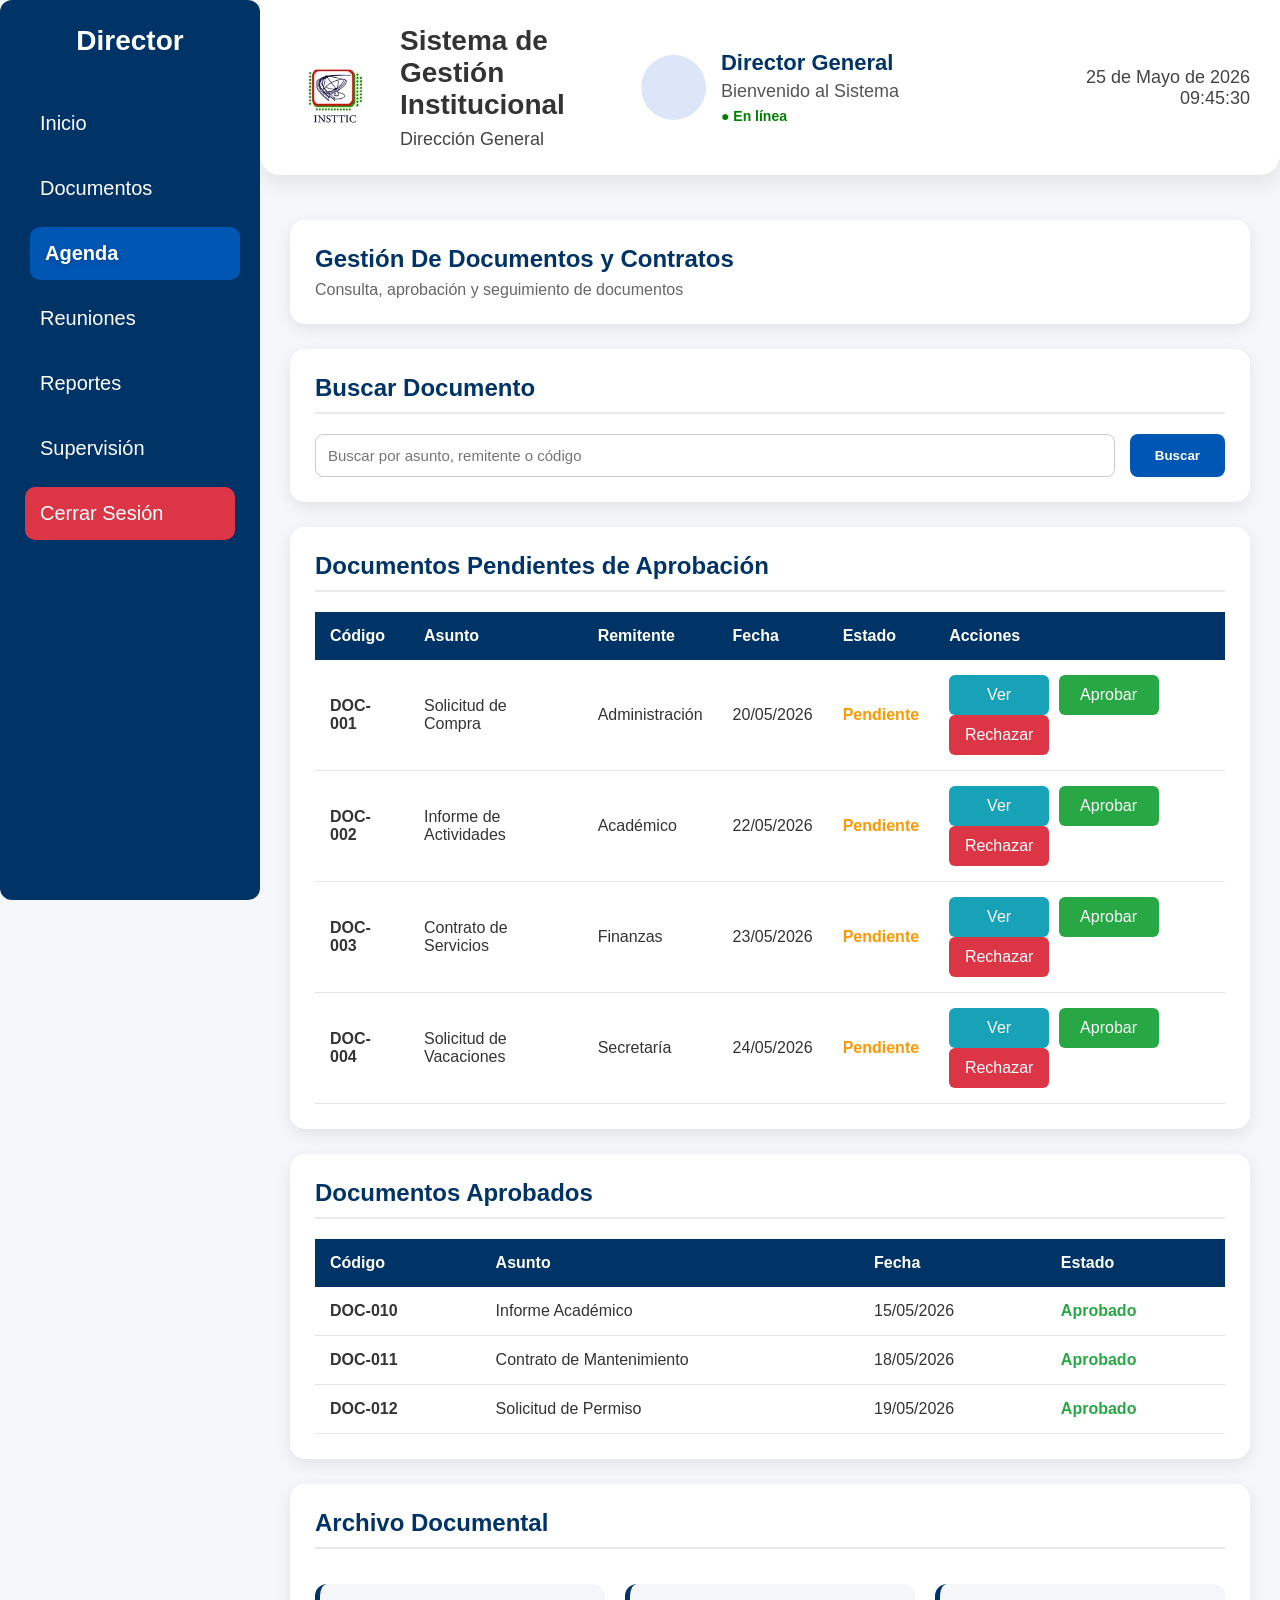
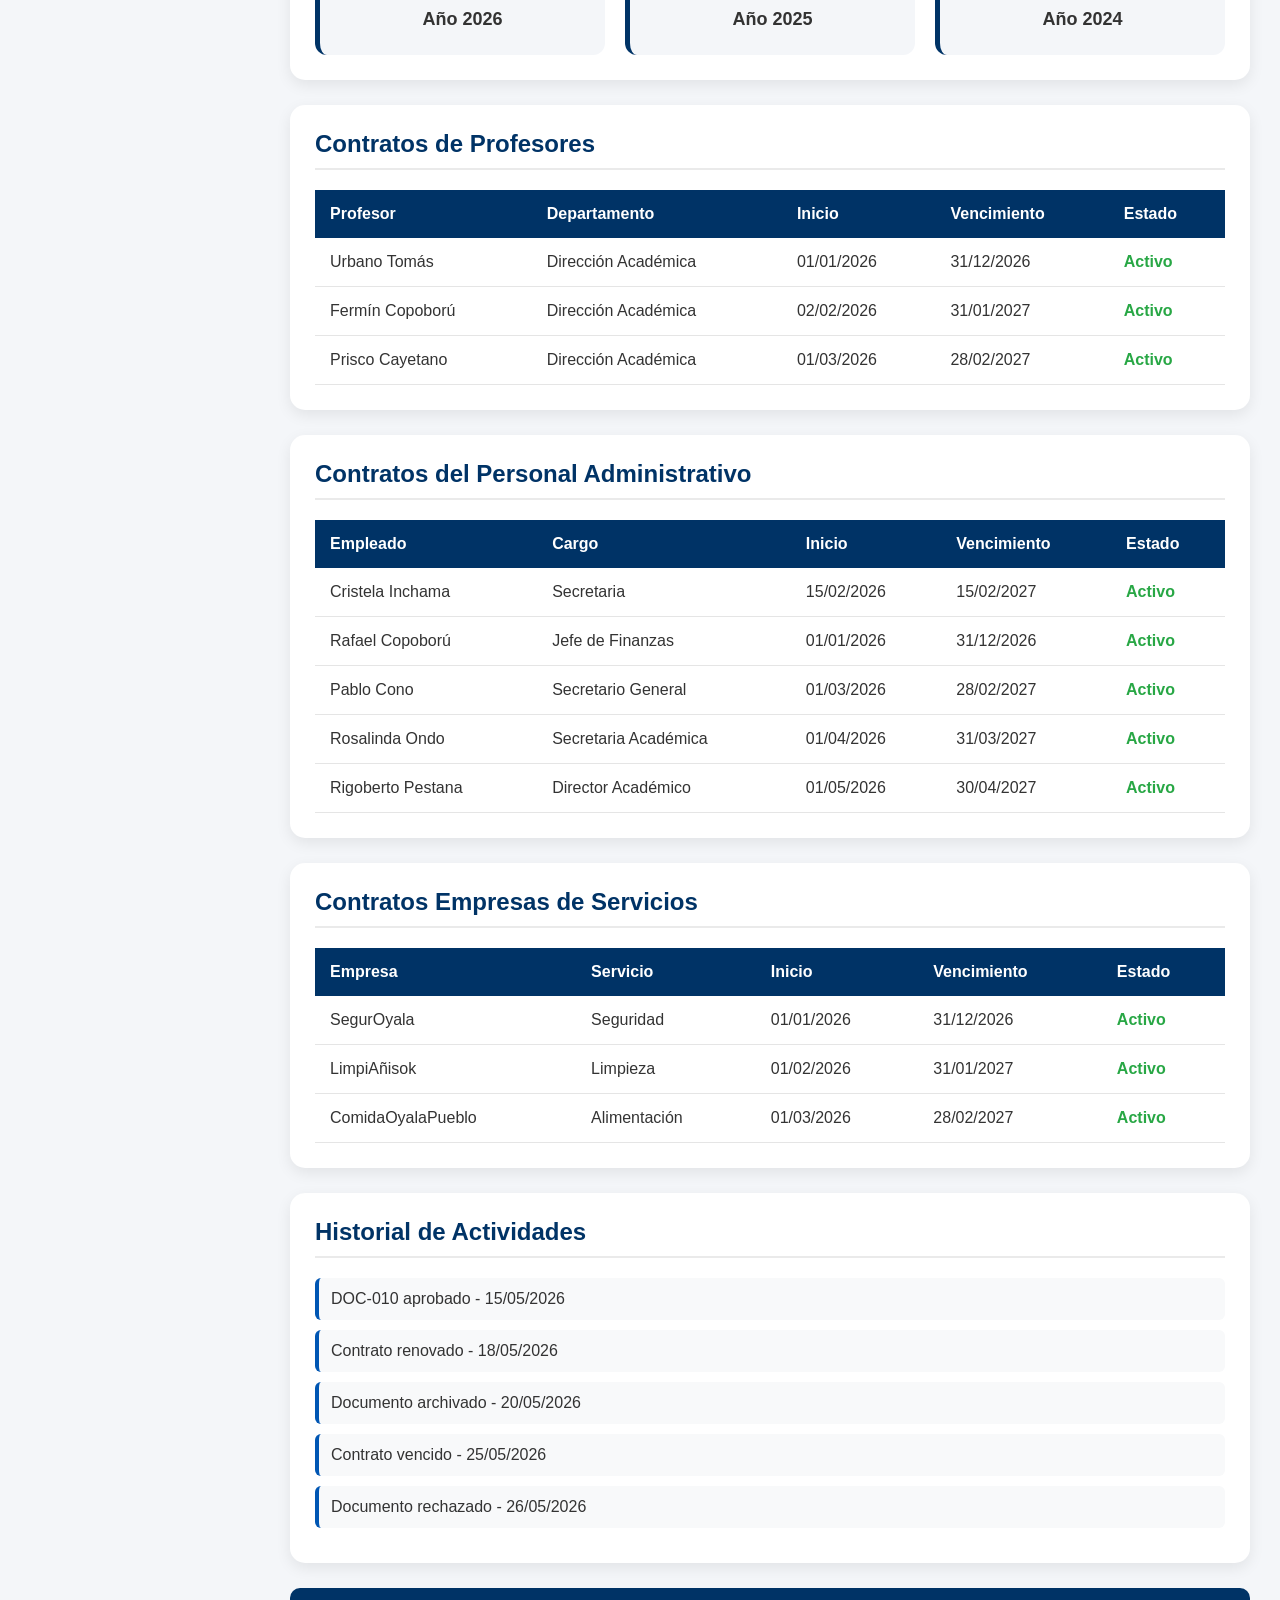
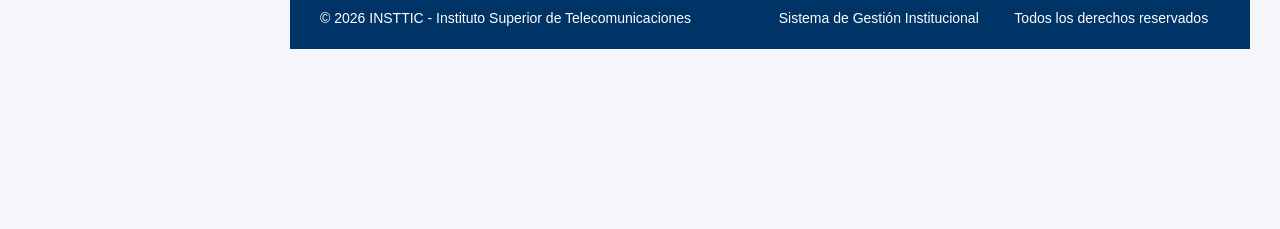
==== documentos.html @ adcf7807 "file repositorios" ====
<!DOCTYPE html>
<html lang="es">
<head>
    <meta charset="UTF-8">
    <meta name="viewport" content="width=device-width, initial-scale=1.0">
    <title>gestion de documentos</title>
    <link rel="stylesheet" href="./css/documentos.css">
</head>

<body>
    <div class="contenedor">

        <!-- Menu lateral -->

        <aside class="sidebar">

            <h2>Director</h2>
            <ul>
                <li class="menu-item"><a href="inicio.html">Inicio</a></li>
                <li class="menu-item"><a href="documentos.html">Documentos</a></li>
                <li class="menu-item activo"><a href="agenda.html">Agenda</a></li>
                <li class="menu-item"><a href="reunion.html">Reuniones</a></li>
                <li class="menu-item"><a href="reportes.html">Reportes</a></li>
                <li class="menu-item"><a href="supervision.html">Supervisión</a></li>
                <li class="menu-item cerrar-sesion"><a href="login.html">Cerrar Sesión</a></li>
           </ul>

        </aside>

        <!-- Contenido principal -->
        <main class="contenido">

            <!-- CABECERA INSTITUCIONAL -->

            <section class="cabecera">

                <div class="cabecera-izquierda">

                    <img src="./imagenes/logoinsttic.jpg" alt="Logo INSTTIC" class="logo">

                    <div class="info-sistema">

                        <h1>
                            Sistema de Gestión Institucional
                        </h1>

                        <p>
                            Dirección General
                        </p>

                    </div>

                </div>

                <div class="cabecera-centro">

                    <div class="director-mini">

                        <div class="avatar-mini">



                        </div>

                        <div>

                            <h3>
                                Director General
                            </h3>

                            <p>
                                Bienvenido al Sistema
                            </p>

                            <span class="online">
                                ● En línea
                            </span>

                        </div>

                    </div>

                </div>

                <div class="cabecera-derecha">

                    <p class="fecha">
                        25 de Mayo de 2026
                    </p>

                    <p class="hora">
                        09:45:30
                    </p>

                </div>

            </section>

            <section class="titulo-modulo">

                <h1>
                    Gestión De Documentos y Contratos
                </h1>

                <p>
                    Consulta, aprobación y seguimiento de documentos
                </p>

            </section>

            <section class="panel">

                <h2>
                    Buscar Documento
                </h2>

                <div class="busqueda">

                    <input type="text" id="inputBuscar" placeholder="Buscar por asunto, remitente o código">

                    <button>

                        Buscar

                    </button>

                </div>

            </section>

            <!-- PANEL DE DOCUMENTOS PENDIENTES -->
            <section class="panel">

                <h2>
                    Documentos Pendientes de Aprobación
                </h2>

                <table>

                    <thead>

                        <tr>

                            <th>Código</th>

                            <th>Asunto</th>

                            <th>Remitente</th>

                            <th>Fecha</th>

                            <th>Estado</th>

                            <th>Acciones</th>

                        </tr>

                    </thead>

                    <tbody id="tablaPendientes">

                        <tr>

                            <td>DOC-001</td>

                            <td>Solicitud de Compra</td>

                            <td>Administración</td>

                            <td>20/05/2026</td>

                            <td class="estado-pendiente">
                                Pendiente
                            </td>

                            <td>

                                <button class="btn-ver">
                                    Ver
                                </button>

                                <button class="btn-aprobar">
                                    Aprobar
                                </button>

                                <button class="btn-rechazar">
                                    Rechazar
                                </button>

                            </td>

                        </tr>

                        <tr>

                            <td>DOC-002</td>

                            <td>Informe de Actividades</td>

                            <td>Académico</td>

                            <td>22/05/2026</td>

                            <td class="estado-pendiente">
                                Pendiente
                            </td>

                            <td>

                                <button class="btn-ver">
                                    Ver
                                </button>

                                <button class="btn-aprobar">
                                    Aprobar
                                </button>

                                <button class="btn-rechazar">
                                    Rechazar
                                </button>

                            </td>

                        </tr>

                        <tr>

                            <td>DOC-003</td>

                            <td>Contrato de Servicios</td>

                            <td>Finanzas</td>

                            <td>23/05/2026</td>

                            <td class="estado-pendiente">
                                Pendiente
                            </td>

                            <td>

                                <button class="btn-ver">
                                    Ver
                                </button>

                                <button class="btn-aprobar">
                                    Aprobar
                                </button>

                                <button class="btn-rechazar">
                                    Rechazar
                                </button>

                            </td>

                        </tr>

                        <tr>

                            <td>DOC-004</td>

                            <td>Solicitud de Vacaciones</td>

                            <td>Secretaría</td>

                            <td>24/05/2026</td>

                            <td class="estado-pendiente">
                                Pendiente
                            </td>

                            <td>

                                <button class="btn-ver">
                                    Ver
                                </button>

                                <button class="btn-aprobar">
                                    Aprobar
                                </button>

                                <button class="btn-rechazar">
                                    Rechazar
                                </button>

                            </td>

                        </tr>

                    </tbody>

                </table>

            </section>

            <!-- PANEL DE DOCUMENTOS APROBADOS -->
            <section class="panel">

                <h2>
                    Documentos Aprobados
                </h2>

                <table>

                    <thead>

                        <tr>
                            <th>Código</th>
                            <th>Asunto</th>
                            <th>Fecha</th>
                            <th>Estado</th>
                        </tr>

                    </thead>

                    <tbody id="tablaAprobados">

                        <tr>
                            <td>DOC-010</td>
                            <td>Informe Académico</td>
                            <td>15/05/2026</td>
                            <td class="estado-aprobado">
                                Aprobado
                            </td>
                        </tr>

                        <tr>
                            <td>DOC-011</td>
                            <td>Contrato de Mantenimiento</td>
                            <td>18/05/2026</td>
                            <td class="estado-aprobado">
                                Aprobado
                            </td>
                        </tr>

                        <tr>
                            <td>DOC-012</td>
                            <td>Solicitud de Permiso</td>
                            <td>19/05/2026</td>
                            <td class="estado-aprobado">
                                Aprobado
                            </td>
                        </tr>
                    </tbody>

                </table>

            </section>

            <!--  ARCHIVOS DOCUMENTALES -->

            <section class="panel">

                <h2>
                    Archivo Documental
                </h2>

                <div class="archivo-grid">

                    <div class="archivo-card">

                        Año 2026

                    </div>

                    <div class="archivo-card">

                        Año 2025

                    </div>

                    <div class="archivo-card">

                        Año 2024

                    </div>

                </div>

            </section>

            <!-- PANEL DE CONTRATOS DE PROFESORES -->
            <section class="panel">

                <h2>
                    Contratos de Profesores
                </h2>

                <table>

                    <thead>

                        <tr>

                            <th>Profesor</th>

                            <th>Departamento</th>

                            <th>Inicio</th>

                            <th>Vencimiento</th>

                            <th>Estado</th>

                        </tr>

                    </thead>

                    <tbody id="tablaProfesores">

                        <tr>

                            <td>Urbamo tomas</td>

                            <td>direccion academica</td>

                            <td>01/01/2026</td>

                            <td>31/12/2026</td>

                            <td class="estado-activo">
                                Activo
                            </td>

                        </tr>

                        <tr>

                            <td>Fermin Copoború</td>

                            <td>direccion academica</td>

                            <td>01/02/2026</td>

                            <td>31/01/2027</td>

                            <td class="estado-activo">
                                Activo
                            </td>
                        </tr>

                        <tr>

                            <td>Prisco Calletano</td>

                            <td>direccion academica</td>

                            <td>01/03/2026</td>

                            <td>28/02/2027</td>

                            <td class="estado-activo">
                                Activo
                            </td>
                        </tr>

                    </tbody>
                </table>
            </section>

            <!-- PANEL DE CONTRATOS DEL PERSONAL ADMINISTRATIVO -->

            <section class="panel">

                <h2>
                    Contratos del Personal Administrativo
                </h2>

                <table>

                    <thead>

                        <tr>

                            <th>Empleado</th>

                            <th>Cargo</th>

                            <th>Inicio</th>

                            <th>Vencimiento</th>

                            <th>Estado</th>

                        </tr>

                    </thead>

                    <tbody id="tablaPersonal">

                        <tr>

                            <td>Cristela Inchama</td>

                            <td>Secretaria</td>

                            <td>15/02/2026</td>

                            <td>15/02/2027</td>

                            <td class="estado-activo">
                                Activo
                            </td>

                        </tr>

                        <tr>

                            <td>Rafael Copoború</td>

                            <td>Jefe de Finanzas</td>

                            <td>01/01/2026</td>

                            <td>31/12/2026</td>

                            <td class="estado-activo">
                                Activo
                            </td>
                        </tr>

                        <tr>
                            <td>Pablo Cono</td>
                            <td>Secretario General</td>
                            <td>01/03/2026</td>
                            <td>28/02/2027</td>
                            <td class="estado-activo">
                                Activo
                            </td>
                        </tr>

                        <tr>

                            <td>ROsalinda Ondo</td>
                            <td>Secretaria Academica</td>
                            <td>01/04/2026</td>
                            <td>31/03/2027</td>
                            <td class="estado-activo">
                                Activo
                            </td>
                        </tr>

                        <tr>
                            <td>Rigoberto Pestana</td>
                            <td>Director academico</td>
                            <td>01/05/2026</td>
                            <td>30/04/2027</td>
                            <td class="estado-activo">
                                Activo
                            </td>
                        </tr>

                    </tbody>

                </table>

            </section>

            <section class="panel">

                <h2>
                    Contratos Empresas de Servicios
                </h2>

                <table>

                    <thead>

                        <tr>

                            <th>Empresa</th>

                            <th>Servicio</th>

                            <th>Inicio</th>

                            <th>Vencimiento</th>

                            <th>Estado</th>

                        </tr>

                    </thead>

                    <tbody id="tablaEmpresas">

                        <tr>

                            <td>SegurOyala</td>

                            <td>Seguridad</td>

                            <td>01/01/2026</td>

                            <td>31/12/2026</td>

                            <td class="estado-activo">
                                Activo
                            </td>

                        </tr>

                        <tr>

                            <td>LimpiAñisok</td>

                            <td>Limpieza</td>

                            <td>01/02/2026</td>

                            <td>31/01/2027</td>

                            <td class="estado-activo">
                                Activo
                            </td>
                        </tr>

                        <tr>

                            <td>ComidaOyalaPueblo</td>

                            <td>Alimentación</td>

                            <td>01/03/2026</td>

                            <td>28/02/2027</td>

                            <td class="estado-activo">
                                Activo
                            </td>
                        </tr>
                    </tbody>

                </table>

            </section>

            <!--HISTORIAL -->

            <section class="panel">

                <h2>
                    Historial de Actividades
                </h2>

                <ul class="historial" id="listaHistorial">

                    <li>
                        DOC-010 aprobado - 15/05/2026
                    </li>

                    <li>
                        Contrato renovado - 18/05/2026
                    </li>

                    <li>
                        Documento archivado - 20/05/2026
                    </li>

                    <li>
                        Contrato vencido - 25/05/2026
                    </li>

                    <li>
                        Documento rechazado - 26/05/2026
                    </li>

                </ul>

            </section>

            <!--pie de pagina -->

            <footer class="footer">
                <div class="footer-item footer-brand">
                    <p>© 2026 INSTTIC - Instituto Superior de Telecomunicaciones</p>
                </div>
                <div class="footer-item footer-site">
                    <p>Sistema de Gestión Institucional</p>
                </div>
                <div class="footer-item footer-rights">
                    <p>Todos los derechos reservados</p>
                </div>
            </footer>

            <script src="./js/documento.js"></script>
</body>

</html>
---- css/documentos.css ----
/* ============================================================================
   ESTILOS GLOBALES E INTERFAZ BASE
   ============================================================================ */
* {
    margin: 0;
    padding: 0;
    box-sizing: border-box;
}

body {
    font-family: Arial, Helvetica, sans-serif;
    background: #f4f6f9;
    color: #333;
}

.contenedor {
    display: flex;
    min-height: 100vh;
}

/* MENÚ LATERAL (Idéntico a Agenda) */
.sidebar {
    width: 260px;
    background: #003366;
    color: white;
    padding: 25px;
    position: fixed;
    border-radius: 12px;
    left: 0;
    top: 0;
    height: 100vh;
    z-index: 100;
}

.sidebar h2 {
    text-align: center;
    margin-bottom: 40px;
    font-size: 28px;
}

.sidebar ul {
    list-style: none;
}

.sidebar ul li {
    padding: 15px;
    font-size: 20px;
    margin-bottom: 12px;
    border-radius: 10px;
    transition: 0.3s;
}

.sidebar ul li a {
    display: block;
    color: white;
    text-decoration: none;
    width: 100%;
}

.sidebar ul li:hover,
.sidebar ul li.activo {
    background: #0056b3;
    transform: translateX(5px);
    text-shadow: 0 2px 5px rgba(0,0,0,.2);
}

.sidebar ul li.activo a {
    font-weight: bold;
}

.cerrar,
.cerrar-sesion {
    background: #dc3545 !important;
}

.cerrar:hover,
.cerrar-sesion:hover {
    background: #b52b3a !important;
}

/* CONTENIDO PRINCIPAL */
.contenido {
    margin-left: 260px;
    padding: 30px;
    padding-top: 220px;
    padding-bottom: 180px;
    width: 100%;
}

/* CABECERA INSTITUCIONAL */
.cabecera {
    position: fixed;
    top: 0;
    left: 260px;
    right: 0;
    display: flex;
    align-items: center;
    justify-content: space-between;
    gap: 20px;
    background: white;
    padding: 25px 30px;
    border-radius: 0 0 20px 20px;
    box-shadow: 0 8px 20px rgba(0,0,0,.08);
    z-index: 20;
}

.cabecera-izquierda,
.cabecera-centro,
.cabecera-derecha {
    flex: 1;
}

.cabecera-centro { 
    display: flex;
     justify-content: center; 
     align-items: center; 
    }
.cabecera-derecha { 
    text-align: right;
 }
.logo {
     width: 90px;
    height: auto;
    border-radius: 15px;
    object-fit: cover; 
    }

.cabecera-izquierda {
    display: flex;
    align-items: center;
    gap: 20px;
}

.cabecera-izquierda .info-sistema {
    max-width: calc(100% - 110px);
}

.cabecera h1 {
     font-size: 28px;
     margin-bottom: 8px;
     }
.cabecera p {
     color: #444;
     font-size: 18px; 
    }

.cabecera .director-mini {
     display: flex; 
     align-items: center;
     gap: 15px; 
    }
.cabecera .avatar-mini {
    width: 65px;
    height: 65px;
     border-radius: 50%;
    background: #dce6f8;
    display: flex; 
    justify-content: center;
    align-items: center; 
    font-size: 30px;
}

.cabecera .director-mini h3 {
     color: #003366;
     font-size: 22px;
     margin-bottom: 5px; 
    }
.cabecera .director-mini p { 
    color: #555;
    margin-bottom: 5px; 
    }
.cabecera .online {
     color: green; 
     font-weight: bold;
    font-size: 14px; 
    }



/* TÍTULO DEL MÓDULO */
.titulo-modulo {
    background: white;
    padding: 25px;
    border-radius: 15px;
    margin-bottom: 25px;
    box-shadow: 0 5px 15px rgba(0,0,0,.08);
}

.titulo-modulo h1 {
     color: #003366;
      margin-bottom: 8px;
     }
.titulo-modulo p { 
    color: #666; 
    font-size: 16px; 
}

/* PANELES DE TRABAJO */
.panel {
    background: white;
    padding: 25px;
    border-radius: 15px;
    margin-bottom: 25px;
    box-shadow: 0 5px 15px rgba(0,0,0,.08);
}

.panel h2 {
    color: #003366;
    margin-bottom: 20px;
    border-bottom: 2px solid #eaeaea;
    padding-bottom: 10px;
}

/* SECCIÓN BUSCADOR */
.busqueda {
    display: flex;
    gap: 15px;
    flex-wrap: wrap;
}

.busqueda input {
    flex: 1;
    min-width: 250px;
    padding: 12px;
    border: 1px solid #ccc;
    border-radius: 8px;
    font-size: 15px;
}

.busqueda button {
    background: #0056b3;
    color: white;
    border: none;
    padding: 12px 25px;
    border-radius: 8px;
    cursor: pointer;
    font-weight: bold;
    transition: .3s;
}

.busqueda button:hover {
    background: #003f88;
}

/* TABLA DE FLUJO DOCUMENTAL */
.panel table {
    width: 100%;
    border-collapse: collapse;
    margin-top: 15px;
    cursor: default;
}

.panel th {
    background: #003366;
    color: white;
    padding: 15px;
    text-align: left;
}

.panel td {
    padding: 15px;
    border-bottom: 1px solid #e5e5e5;
}

.panel tr:hover {
    background: #f8f9fa;
}

/* BOTONES DE OPERACIÓN DOCUMENTAL */
.btn-ver, .btn-aprobar, .btn-rechazar {
    width: 100px;
    height: 40px;
    font-size: 16px;
    color: white;
    border: none;
    padding: 8px 12px;
    border-radius: 6px;
    cursor: pointer;
    margin-right: 5px;
    transition: opacity 0.2s;
}

.btn-ver { 
    background: #17a2b8;
 }
.btn-aprobar { 
    background: #28a745;
 }
.btn-rechazar {
     background: #dc3545; 
    }

.btn-ver:hover, .btn-aprobar:hover, .btn-rechazar:hover {
    opacity: 0.7; /*  Estoy Suavizado el efecto hover anterior  con opacity*/
}

/* ARCHIVO DIGITAL DE EXPEDIENTES (GRID) */
.archivo-grid {
    display: grid;
    grid-template-columns: repeat(auto-fit, minmax(220px, 1fr));
    gap: 20px;
    padding-top: 15px;
}

.archivo-card {
    background: #f4f6f9;
    padding: 25px;
    border-radius: 12px;
    text-align: center;
    font-size: 18px;
    font-weight: bold;
    cursor: pointer;
    transition: .3s;
    border-left: 5px solid #003366;
}

.archivo-card:hover {
    transform: translateY(-5px);
    background: #e9eef5;
}

/* HISTORIAL LOG */
.historial { list-style: none; }
.historial li {
    padding: 12px;
    border-left: 4px solid #0056b3;
    background: #f8f9fa;
    margin-bottom: 10px;
    border-radius: 6px;
}

/* ESTADOS */
.estado-activo, .estado-aprobado {
     color: #28a745;
      font-weight: bold;
     }
.estado-pendiente {
     color: #ff9800;
      font-weight: bold; 
    }

/*PIE DE PÁGINA  */
.footer {
    position: static; /* Cambiado de fixed a static para no colapsar */
    background: #003366;
    color: white;
    padding: 20px 30px;
    border-radius: 10px 10px 0 0;
    display: flex;
    justify-content: space-between;
    align-items: center;
    flex-wrap: wrap;
    gap: 15px;
    z-index: 20;
}

.footer-item { 
    min-width: 180px;
     flex: 1;
     }
.footer-brand { 
    flex: 2;
 }
.footer-site, .footer-rights {
     text-align: center; 
    }
.footer-item p { 
    margin: 0;
    line-height: 1.5;
    font-size: 14px; 
    }
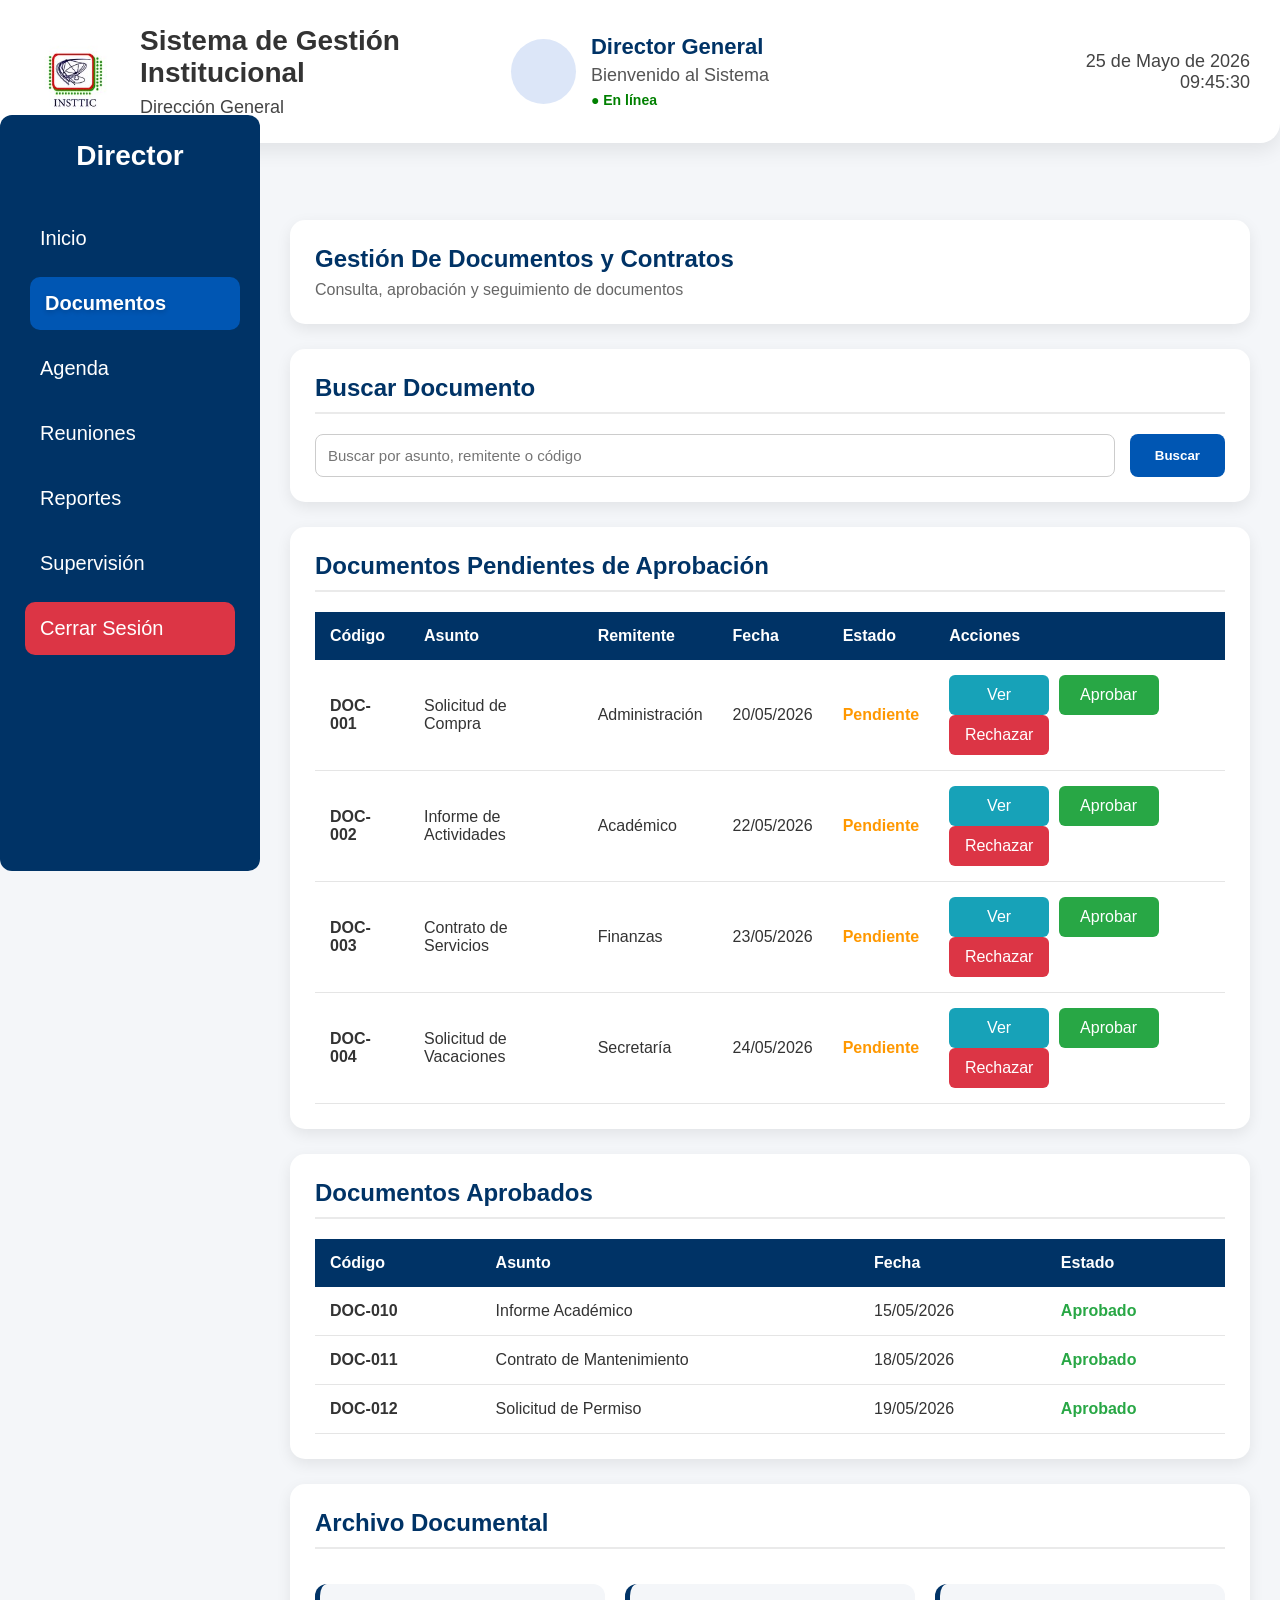
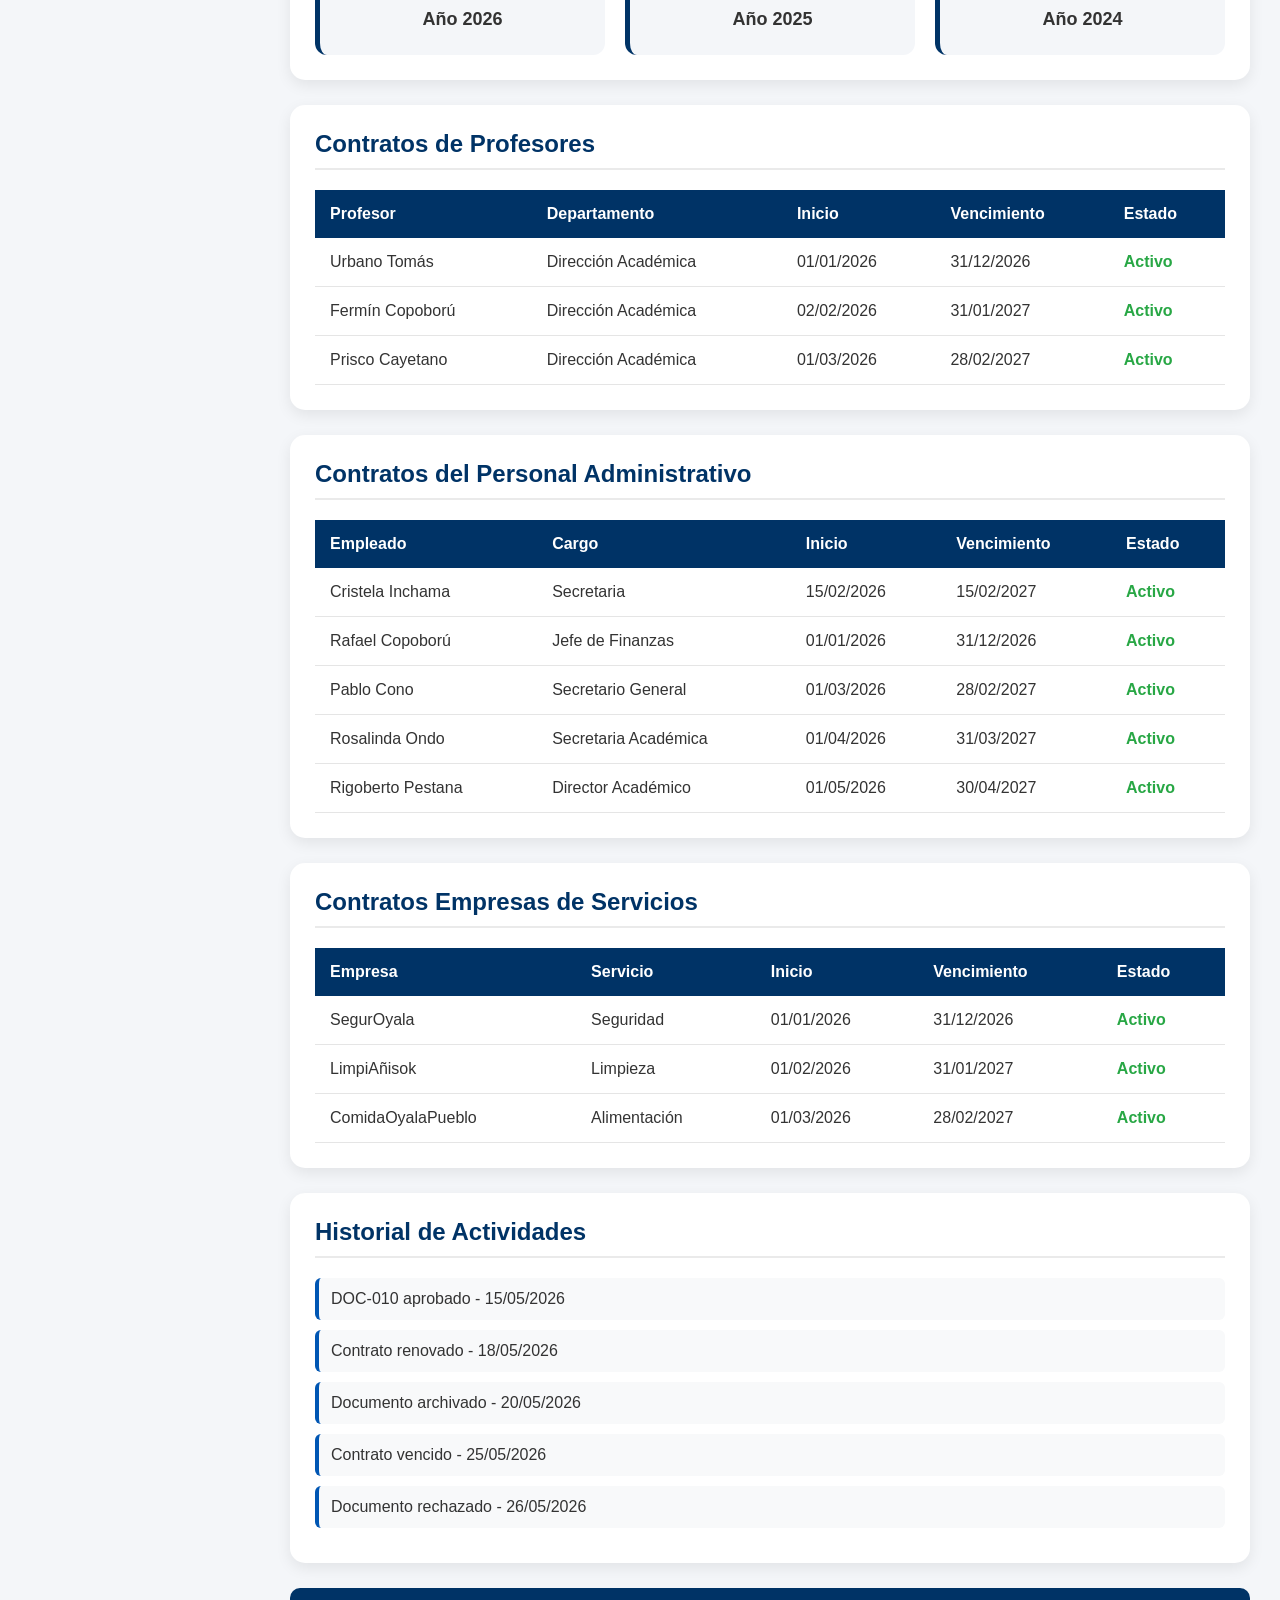
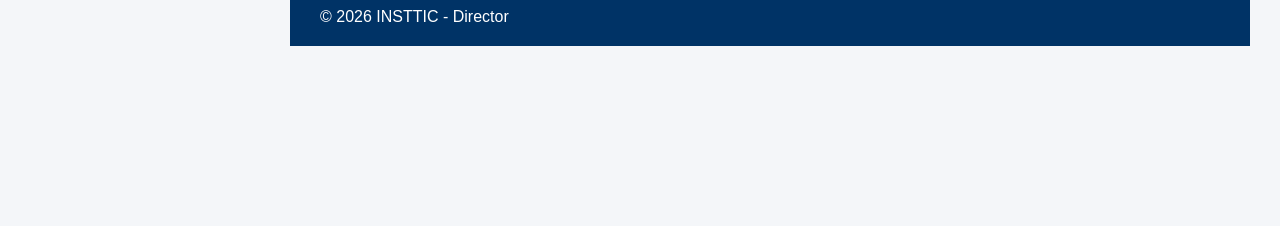
==== commit 3a959c15: "actualizando y desarrollando el proyecto" ====
--- a/documentos.html
+++ b/documentos.html
@@ -1,5 +1,6 @@
 <!DOCTYPE html>
 <html lang="es">
+
 <head>
     <meta charset="UTF-8">
     <meta name="viewport" content="width=device-width, initial-scale=1.0">
@@ -17,13 +18,13 @@
             <h2>Director</h2>
             <ul>
                 <li class="menu-item"><a href="inicio.html">Inicio</a></li>
-                <li class="menu-item"><a href="documentos.html">Documentos</a></li>
-                <li class="menu-item activo"><a href="agenda.html">Agenda</a></li>
+                <li class="menu-item activo"><a href="documentos.html">Documentos</a></li>
+                <li class="menu-item"><a href="agenda.html">Agenda</a></li>
                 <li class="menu-item"><a href="reunion.html">Reuniones</a></li>
                 <li class="menu-item"><a href="reportes.html">Reportes</a></li>
                 <li class="menu-item"><a href="supervision.html">Supervisión</a></li>
                 <li class="menu-item cerrar-sesion"><a href="login.html">Cerrar Sesión</a></li>
-           </ul>
+            </ul>
 
         </aside>
 
@@ -672,18 +673,11 @@
             <!--pie de pagina -->
 
             <footer class="footer">
-                <div class="footer-item footer-brand">
-                    <p>© 2026 INSTTIC - Instituto Superior de Telecomunicaciones</p>
-                </div>
-                <div class="footer-item footer-site">
-                    <p>Sistema de Gestión Institucional</p>
-                </div>
-                <div class="footer-item footer-rights">
-                    <p>Todos los derechos reservados</p>
-                </div>
+                <p>© 2026 INSTTIC - Director</p>
             </footer>
-
-            <script src="./js/documento.js"></script>
+        </main>
+    </div>
+    <script src="./js/documento.js"></script>
 </body>
 
 </html>
--- a/css/documentos.css
+++ b/css/documentos.css
@@ -1,6 +1,3 @@
-/* ============================================================================
-   ESTILOS GLOBALES E INTERFAZ BASE
-   ============================================================================ */
 * {
     margin: 0;
     padding: 0;
@@ -20,6 +17,7 @@
 
 /* MENÚ LATERAL (Idéntico a Agenda) */
 .sidebar {
+    margin-top: 9%;
     width: 260px;
     background: #003366;
     color: white;
@@ -28,7 +26,7 @@
     border-radius: 12px;
     left: 0;
     top: 0;
-    height: 100vh;
+    height: 84vh;
     z-index: 100;
 }
 
@@ -50,6 +48,10 @@
     transition: 0.3s;
 }
 
+.activo{
+    background-color: #0056b3;
+}
+
 .sidebar ul li a {
     display: block;
     color: white;
@@ -59,7 +61,7 @@
 
 .sidebar ul li:hover,
 .sidebar ul li.activo {
-    background: #0056b3;
+    
     transform: translateX(5px);
     text-shadow: 0 2px 5px rgba(0,0,0,.2);
 }
@@ -89,9 +91,9 @@
 
 /* CABECERA INSTITUCIONAL */
 .cabecera {
+    width: 100%;
     position: fixed;
     top: 0;
-    left: 260px;
     right: 0;
     display: flex;
     align-items: center;
